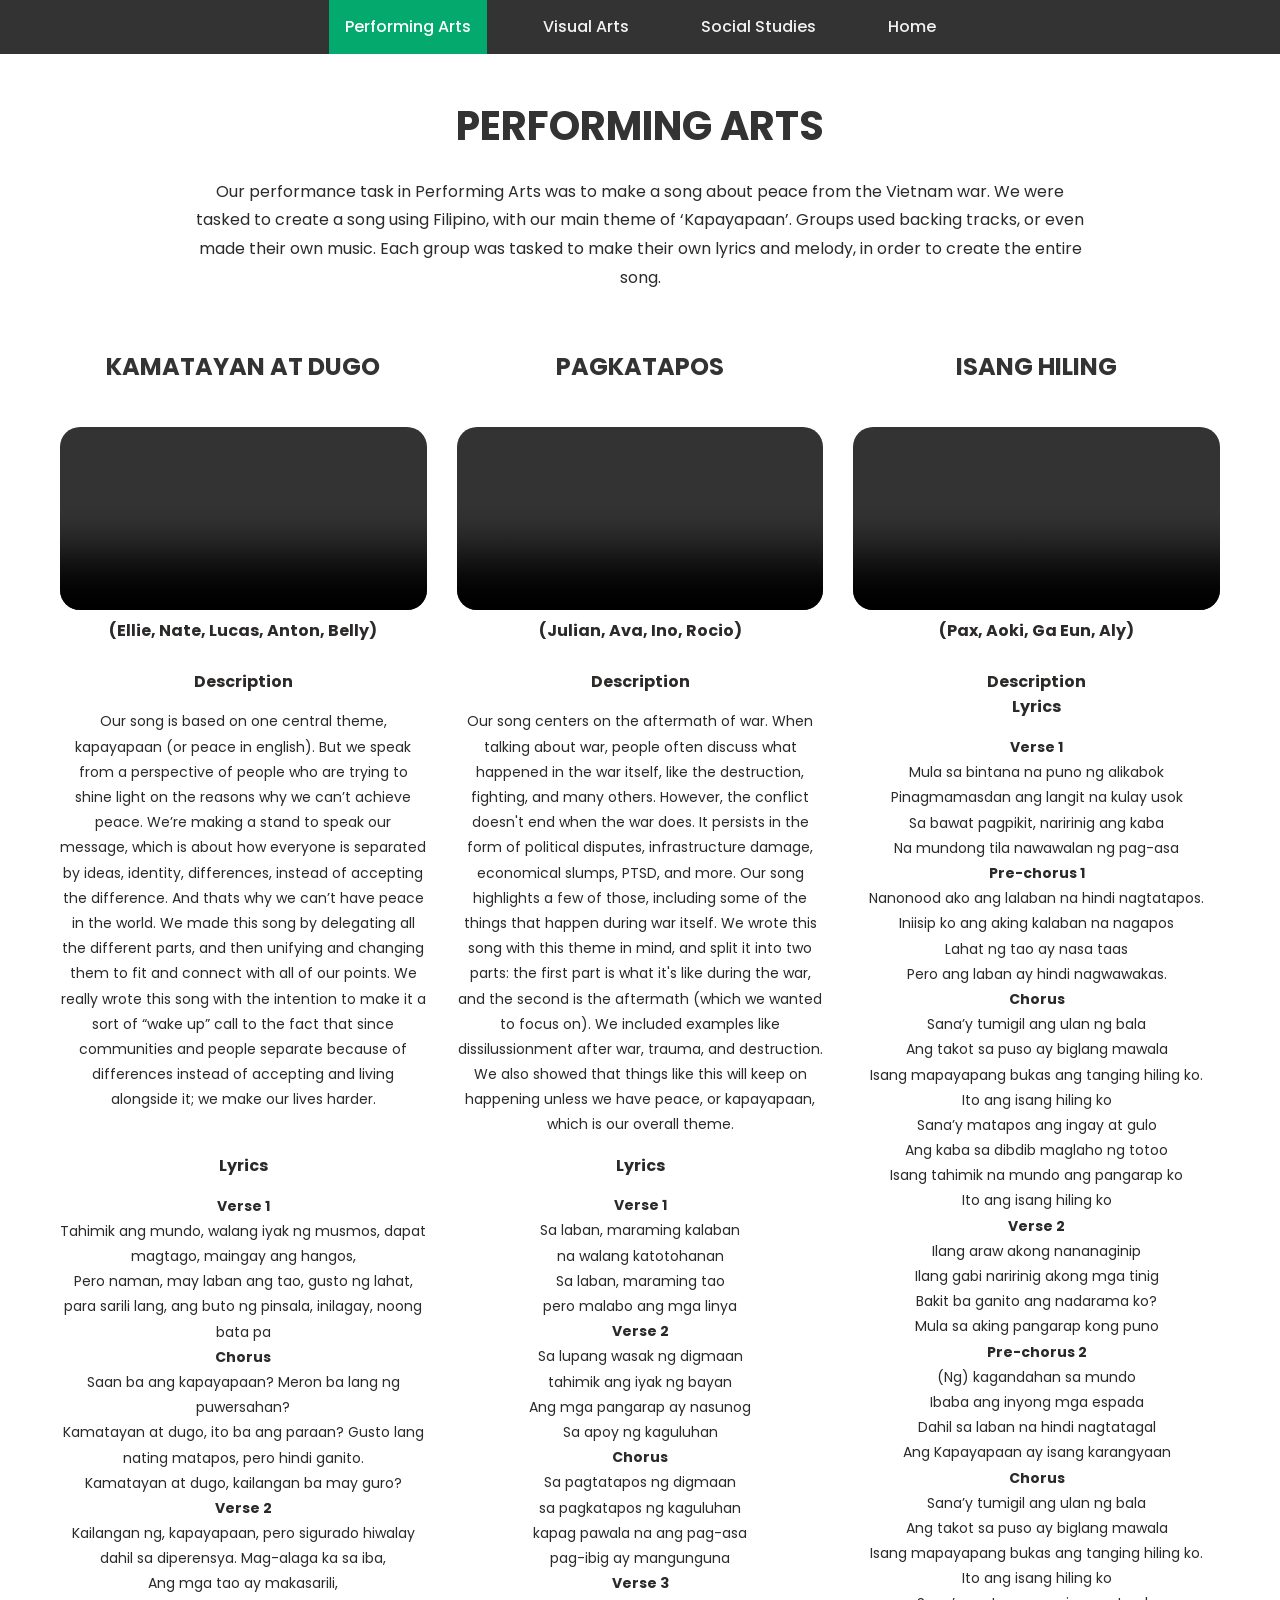
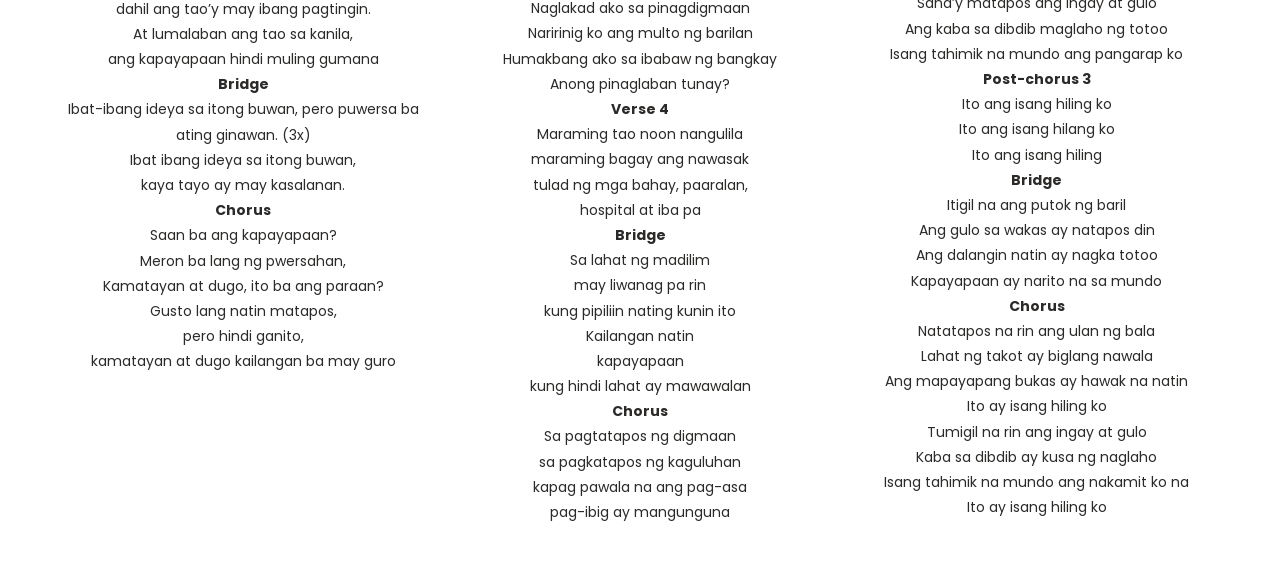
==== pa.html @ 78a83496 "Update pa.html" ====
<!DOCTYPE html>
<html lang="en">
<head>
    <meta charset="UTF-8">
    <meta name="viewport" content="width=device-width, initial-scale=1.0">
    <title>Performing Arts</title>
    <link rel="stylesheet" href="CSS.css">
</head>

<body>

    <div class="topnav">
        <a class="active">Performing Arts</a>
        <a href="va.html">Visual Arts</a>
        <a href="ss.html">Social Studies</a>
        <a href="index.html">Home</a>
    </div>

    <h1>PERFORMING ARTS</h1>

   
    <p class="patitle"> Our performance task in Performing Arts was to make a song about peace from the Vietnam war. We were tasked to create a song using Filipino, with our main theme of ‘Kapayapaan’. Groups used backing tracks, or even made their own music. Each group was tasked to make their own lyrics and melody, in order to create the entire song. </p>

    <div class="container">
        <div class="item">
            <h2>KAMATAYAN AT DUGO</h2>
            <br>
            <video class="pavideo" controls>
                <source src="nathan-s-group_HKA5mQ0h.mp4" type="video/mp4">
            </video>
            <br>
            <b>(Ellie, Nate, Lucas, Anton, Belly)</b>
            <br>
            <br>
            <b>Description</b>
            <p>Our song is based on one central theme, kapayapaan (or peace in english). But we speak from a perspective of people who are trying to shine light on the reasons why we can’t achieve peace. We’re making a stand to speak our message, which is about how everyone is separated by ideas, identity, differences, instead of accepting the difference. And thats why we can’t have peace in the world. We made this song by delegating all the different parts, and then unifying and changing them to fit and connect with all of our points. We really wrote this song with the intention to make it a sort of “wake up” call to the fact that since communities and people separate because of differences instead of accepting and living alongside it; we make our lives harder.</p>
            <br>
            <b>Lyrics</b>
            <br>
            <p> <b>Verse 1</b>
                <br>Tahimik ang mundo, walang iyak ng musmos, dapat magtago, maingay ang hangos,
                <br>Pero naman, may laban ang tao, gusto ng lahat, para sarili lang, ang buto ng pinsala, inilagay, noong bata pa 
                <br><b>Chorus</b>
                <br>Saan ba ang kapayapaan? Meron ba lang ng puwersahan? 
                <br>Kamatayan at dugo, ito ba ang paraan? Gusto lang nating matapos, pero hindi ganito. 
                <br>Kamatayan at dugo, kailangan ba may guro?
                <br><b>Verse 2</b>
                <br>Kailangan ng, kapayapaan, pero sigurado hiwalay dahil sa diperensya. Mag-alaga ka sa iba,
                <br>Ang mga tao ay makasarili, 
                <br>dahil ang tao’y may ibang pagtingin.
                <br>At lumalaban ang tao sa kanila,
                <br>ang kapayapaan hindi muling gumana
                <br><b>Bridge</b>
                <br>Ibat-ibang ideya sa itong buwan, pero puwersa ba ating ginawan. (3x)
                <br>Ibat ibang ideya sa itong buwan,
                <br>kaya tayo ay may kasalanan.
                <br><b>Chorus</b>
                <br>Saan ba ang kapayapaan?
                <br>Meron ba lang ng pwersahan,
                <br>Kamatayan at dugo, ito ba ang paraan?
                <br>Gusto lang natin matapos,
                <br>pero hindi ganito,
                <br>kamatayan at dugo kailangan ba may guro
            </p>
        </div>

        <div class="item">
            <h2>PAGKATAPOS</h2>
            <br>
            <video class="pavideo" controls>
                <source src="ino-s-group_X8WPXkof.mp4" type="video/mp4">
            </video>
            <br>
            <b>(Julian, Ava, Ino, Rocio)</b>
            <br>
            <br>
            <b>Description</b>
            <p>Our song centers on the aftermath of war. When talking about war, people often discuss what happened in the war itself, like the destruction, fighting, and many others. However, the conflict doesn't end when the war does. It persists in the form of political disputes, infrastructure damage, economical slumps, PTSD, and more. Our song highlights a few of those, including some of the things that happen during war itself. We wrote this song with this theme in mind, and split it into two parts: the first part is what it's like during the war, and the second is the aftermath (which we wanted to focus on). We included examples like dissilussionment after war, trauma, and destruction. We also showed that things like this will keep on happening unless we have peace, or kapayapaan, which is our overall theme.</p>
            <b>Lyrics</b>
            <br>
            <p><b>Verse 1</b>
                <br>Sa laban, maraming kalaban
                <br>na walang katotohanan
                <br>Sa laban, maraming tao
                <br>pero malabo ang mga linya
                <br><b>Verse 2</b>
                <br>Sa lupang wasak ng digmaan
                <br>tahimik ang iyak ng bayan 
                <br>Ang mga pangarap ay nasunog
                <br>Sa apoy ng kaguluhan
                <br><b>Chorus</b>
                <br>Sa pagtatapos ng digmaan
                <br>sa pagkatapos ng kaguluhan
                <br>kapag pawala na ang pag-asa 
                <br>pag-ibig ay mangunguna
                <br><b>Verse 3</b>
                <br>Naglakad ako sa pinagdigmaan
                <br>Naririnig ko ang multo ng barilan
                <br>Humakbang ako sa ibabaw ng bangkay
                <br>Anong pinaglaban tunay?
                <br><b>Verse 4</b>
                <br>Maraming tao noon nangulila
                <br>maraming bagay ang nawasak 
                <br>tulad ng mga bahay, paaralan, 
                <br>hospital at iba pa
                <br><b>Bridge</b>
                <br>Sa lahat ng madilim
                <br>may liwanag pa rin
                <br>kung pipiliin nating kunin ito
                <br>Kailangan natin 
                <br>kapayapaan
                <br>kung hindi lahat ay mawawalan
                <br><b>Chorus</b>
                <br>Sa pagtatapos ng digmaan
                <br>sa pagkatapos ng kaguluhan
                <br>kapag pawala na ang pag-asa 
                <br>pag-ibig ay mangunguna
            </p>
        </div>

        <div class="item">
            <h2>ISANG HILING</h2>
            <br>
            <video class="pavideo" controls>
                <source src="pax-s-group_Xz5hXz1q.mp4" type="video/mp4">
            </video>
            <br>
            <b>(Pax, Aoki, Ga Eun, Aly)</b>
            <br>
            <br>
            <b>Description</b>
            <br>
            <b>Lyrics</b>
            <br>
            <p>
                <b>Verse 1</b>
                <br>Mula sa bintana na puno ng alikabok
                <br>Pinagmamasdan ang langit na kulay usok
                <br>Sa bawat pagpikit, naririnig ang kaba
                <br>Na mundong tila nawawalan ng pag-asa
                <br><b>Pre-chorus 1</b>
                <br>Nanonood ako ang lalaban na hindi nagtatapos.
                <br>Iniisip ko ang aking kalaban na nagapos 
                <br>Lahat ng tao ay nasa taas 
                <br>Pero ang laban ay hindi nagwawakas.
                <br><b>Chorus</b>
                <br>Sana’y tumigil ang ulan ng bala
                <br>Ang takot sa puso ay biglang mawala 
                <br>Isang mapayapang bukas ang tanging hiling ko.
                <br>Ito ang isang hiling ko
                <br>Sana’y matapos ang ingay at gulo 
                <br>Ang kaba sa dibdib maglaho ng totoo
                <br>Isang tahimik na mundo ang pangarap ko
                <br>Ito ang isang hiling ko
                <br><b>Verse 2</b>
                <br>Ilang araw akong nananaginip
                <br>Ilang gabi naririnig akong mga tinig
                <br>Bakit ba ganito ang nadarama ko?
                <br>Mula sa aking pangarap kong puno
                <br><b>Pre-chorus 2</b>
                <br>(Ng) kagandahan sa mundo
                <br>Ibaba ang inyong mga espada
                <br>Dahil sa laban na hindi nagtatagal
                <br>Ang Kapayapaan ay isang karangyaan
                <br><b>Chorus</b>
                <br>Sana’y tumigil ang ulan ng bala
                <br>Ang takot sa puso ay biglang mawala 
                <br>Isang mapayapang bukas ang tanging hiling ko.
                <br>Ito ang isang hiling ko
                <br>Sana’y matapos ang ingay at gulo 
                <br>Ang kaba sa dibdib maglaho ng  totoo
                <br>Isang tahimik na mundo ang pangarap ko
                <br><b>Post-chorus 3</b>
                <br>Ito ang isang hiling ko
                <br>Ito ang isang hilang ko
                <br>Ito ang isang hiling
                <br><b>Bridge</b>
                <br>Itigil na ang putok ng baril
                <br>Ang gulo sa wakas ay natapos din
                <br>Ang dalangin natin ay nagka totoo 
                <br>Kapayapaan ay narito na sa mundo
                <br><b>Chorus</b>
                <br>Natatapos na rin ang ulan ng bala
                <br>Lahat ng takot ay biglang nawala 
                <br>Ang mapayapang bukas ay hawak na natin 
                <br>Ito ay isang hiling ko
                <br>Tumigil na rin ang ingay at gulo
                <br>Kaba sa dibdib ay kusa ng naglaho
                <br>Isang tahimik na mundo ang nakamit ko na 
                <br>Ito ay isang hiling ko
            </p>
        </div>
    </div>

</body>
</html>
---- CSS.css ----
@import url('https://fonts.googleapis.com/css2?family=Poppins:wght@300;400;700&display=swap');

* {
  margin: 0;
  padding: 0;
  box-sizing: border-box;
}

body {
  font-family: 'Poppins', sans-serif;
  background: #ffffff;
  color: #2c2a29;
  line-height: 1.6;
}

.pavideo {
  width: 100%; 
  height: auto;
  overflow: hidden;
  border-radius: 20px;
}
.topnav {
  display: flex;
  justify-content: center;
  gap: 40px;
  background: #333;
  padding: 0;
  flex-wrap: wrap;
}

.topnav a {
  color: #f2f2f2;
  text-decoration: none;
  padding: 14px 16px;
  font-size: 16px;
  transition: 0.3s;
  font-weight: 500;
}

.topnav a:hover {
  background: #ddd;
  color: #000;
}

.topnav a.active {
  background: #04AA6D;
  color: #fff;
}

.titlecontainerimage {
  height: 100vh;
  display: flex;
  flex-direction: column;
  justify-content: center;
  align-items: center;
  text-align: center;
  color: #fff;
  font-family: 'Helvetica Neue', sans-serif;
  padding: 0 20px;
  background: linear-gradient(rgba(0,0,0,0.5), rgba(0,0,0,0.5)),
              url("5_asfasw112.jpg") center / cover no-repeat;
}

.titletest {
  font-size: 4rem;
  font-weight: 700;
  line-height: 1.1;
  letter-spacing: -2px; 
  margin-bottom: 20px;
  color: #f4f4f4;
  z-index: 2;
}

.titletest h1 {
  margin: 0;
}

.line-wrapper {
  overflow: hidden;
}

.line {
  transform: translateY(100%);
  transition: transform 0.8s ease;
}

.text-reveal.active .line {
  transform: translateY(0);
}

.titlehomepage {
  font-family: Georgia, serif;
}

.vastyle {
  background-image: url("backgroundva.webp");
  background-size: cover;
  background-position: center;
  background-attachment: fixed;
}

.container {
  display: flex;
  overflow-wrap: break-word;
  justify-content: space-around;
  align-items: flex-start;
  margin: 40px auto;
  gap: 30px;
  max-width: 1200px;
  padding: 0 20px;
  flex-wrap: wrap;
}

.item {
  text-align: center;
  width: 30%;
  min-width: 250px;
  flex: 1 1 250px;
  transition: transform 0.3s ease;
}

.item:hover {
  transform: translateY(-5px);
}

.item img {
  width: 100%;
  height: auto;
  border-radius: 8px;
  box-shadow: 0 4px 12px rgba(0,0,0,0.15);
}

.item a {
  text-decoration: none;
  color: inherit;
}

.item p {
  margin-top: 15px;
  color: #2c2a29;
  font-size: 14px;
}

h1 {
  text-align: center;
  margin: 40px 20px 20px;
  font-size: 2.5rem;
  color: #333;
  font-weight: 700;
}

h2 {
  font-size: 1.5rem;
  margin: 15px 0;
  color: #333;
}

h4 {
  font-size: 1rem;
  color: #666;
  margin: 10px 0;
}

p {
  margin: 15px 0;
  color: #2c2a29;
  line-height: 1.8;
}

.patitle {
  text-align: center; 
  max-width: 900px; 
  margin: 20px auto;
}
.artdisplay {
  background-color: rgba(255, 255, 255, 0.95);
  border-radius: 8px;
  padding: 30px;
  margin: 40px auto;
  max-width: 900px;
  box-shadow: 0 4px 15px rgba(0,0,0,0.1);
}

.vadesc {
  color: #000000;
  font-family: Georgia, serif;
  margin: 20px 0;
  padding: 20px;
  background-color: #f9f9f9;
  border-left: 4px solid #04AA6D;
  border-radius: 4px;
}

.vadesc p {
  margin: 0;
}

.vaprojdesc{
  padding:30px;
  margin:5px
  box-sizing: border-box;

}

.artwork{
  display:flex;
  overflow-x:auto;
  white-space:nowrap;
  scroll-snap-type:x mandatory;
  overflow-y:hidden;
}

#CNTAIN {
  margin: 30px auto;
  max-width: 1000px;
  padding: 0 20px;
  display: flex;
  flex-direction: column;
  gap: 30px;
}

#LEABN, #IAJR, #PGAA {
  background-color: white;
  padding: 25px;
  border-radius: 8px;
  box-shadow: 0 4px 12px rgba(0,0,0,0.1);
  transition: transform 0.3s ease;
}

#LEABN:hover, #IAJR:hover, #PGAA:hover {
  transform: translateY(-3px);
  box-shadow: 0 6px 18px rgba(0,0,0,0.15);
}

#LEABN h2 {
  text-shadow: 6px 5px 5px rgba(200,60,60,0.76);
  color: rgb(235,30,25);
}

#IAJR h2, #PGAA h2 {
  text-shadow: 6px 5px 5px rgba(64,58,58,0.76);
  color: #333;
}

#LEABN a, #IAJR a, #PGAA a {
  color: inherit;
  text-decoration: none;
  transition: opacity 0.3s ease;
}

#LEABN a:hover, #IAJR a:hover, #PGAA a:hover {
  opacity: 0.8;
  text-decoration: underline;
}

section {
  display: block;
  width: 100%;
}

@media (max-width: 768px) {
  .titletest {
    font-size: 2.5rem;
  }
  
  h1 {
    font-size: 1.8rem;
  }
  
  .container {
    flex-direction: column;
  }
  
  .item {
    width: 100%;
    min-width: unset;
    flex: 1 1 100%;
  }
  
  .topnav {
    gap: 10px;
  }
}
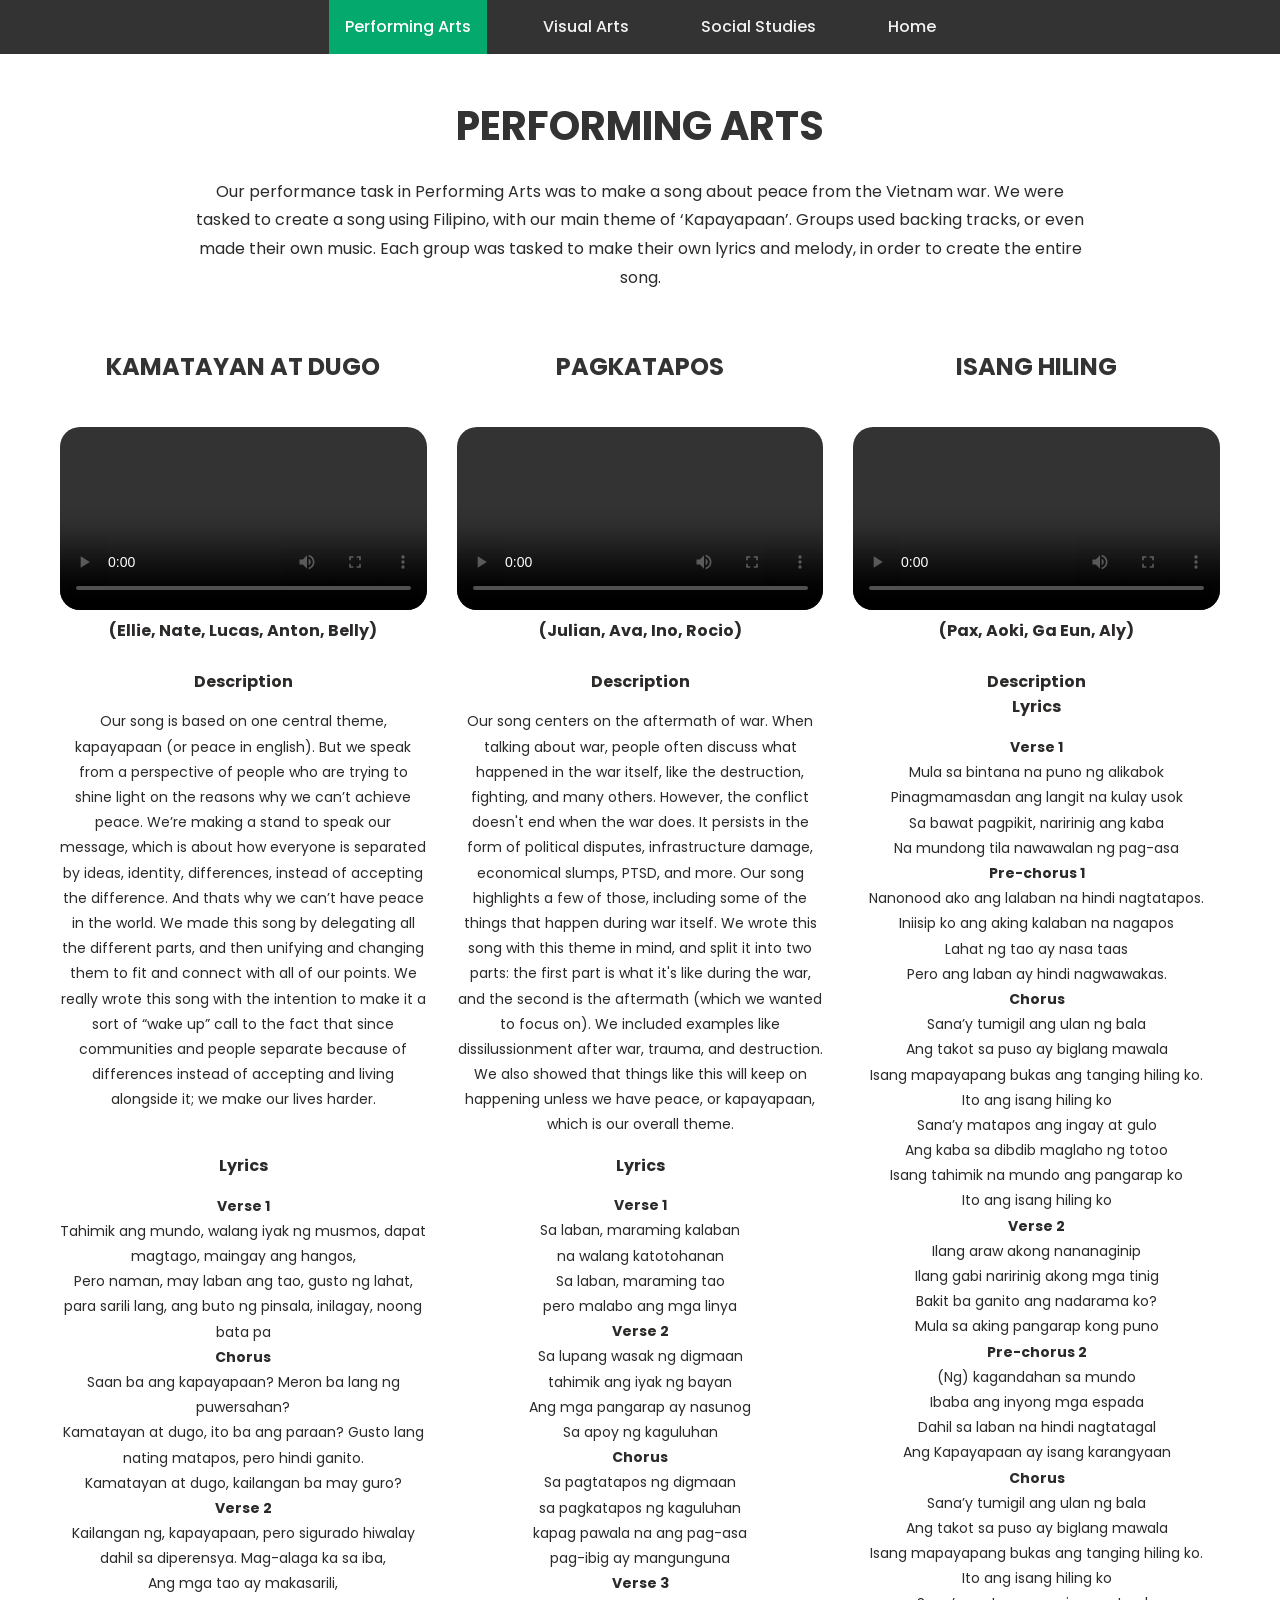
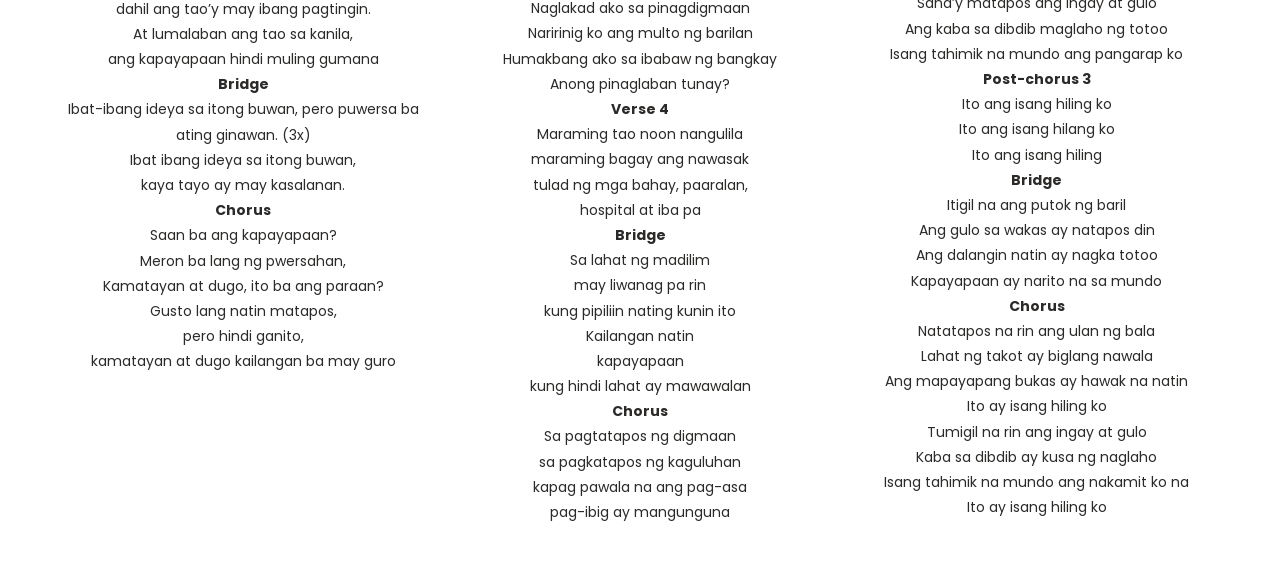
==== commit e5c0e8d5: "Update pa.html" ====
--- a/pa.html
+++ b/pa.html
@@ -19,7 +19,7 @@
     <h1>PERFORMING ARTS</h1>
 
    
-    <p class="patitle"> Our performance task in Performing Arts was to make a song about peace from the Vietnam war. We were tasked to create a song using Filipino, with our main theme of ‘Kapayapaan’. Groups used backing tracks, or even made their own music. Each group was tasked to make their own lyrics and melody, in order to create the entire song. </p>
+    <p class="subtitle"> Our performance task in Performing Arts was to make a song about peace from the Vietnam war. We were tasked to create a song using Filipino, with our main theme of ‘Kapayapaan’. Groups used backing tracks, or even made their own music. Each group was tasked to make their own lyrics and melody, in order to create the entire song. </p>
 
     <div class="container">
         <div class="item">
--- a/CSS.css
+++ b/CSS.css
@@ -116,11 +116,12 @@
   width: 30%;
   min-width: 250px;
   flex: 1 1 250px;
-  transition: transform 0.3s ease;
+  transition: transform 0.3s ease, box-shadow 0.3s ease;
 }
 
 .item:hover {
   transform: translateY(-5px);
+  box-shadow: 0 8px 20px rgba(0, 0, 0, 0.15);
 }
 
 .item img {
@@ -167,7 +168,7 @@
   line-height: 1.8;
 }
 
-.patitle {
+.subtitle {
   text-align: center; 
   max-width: 900px; 
   margin: 20px auto;
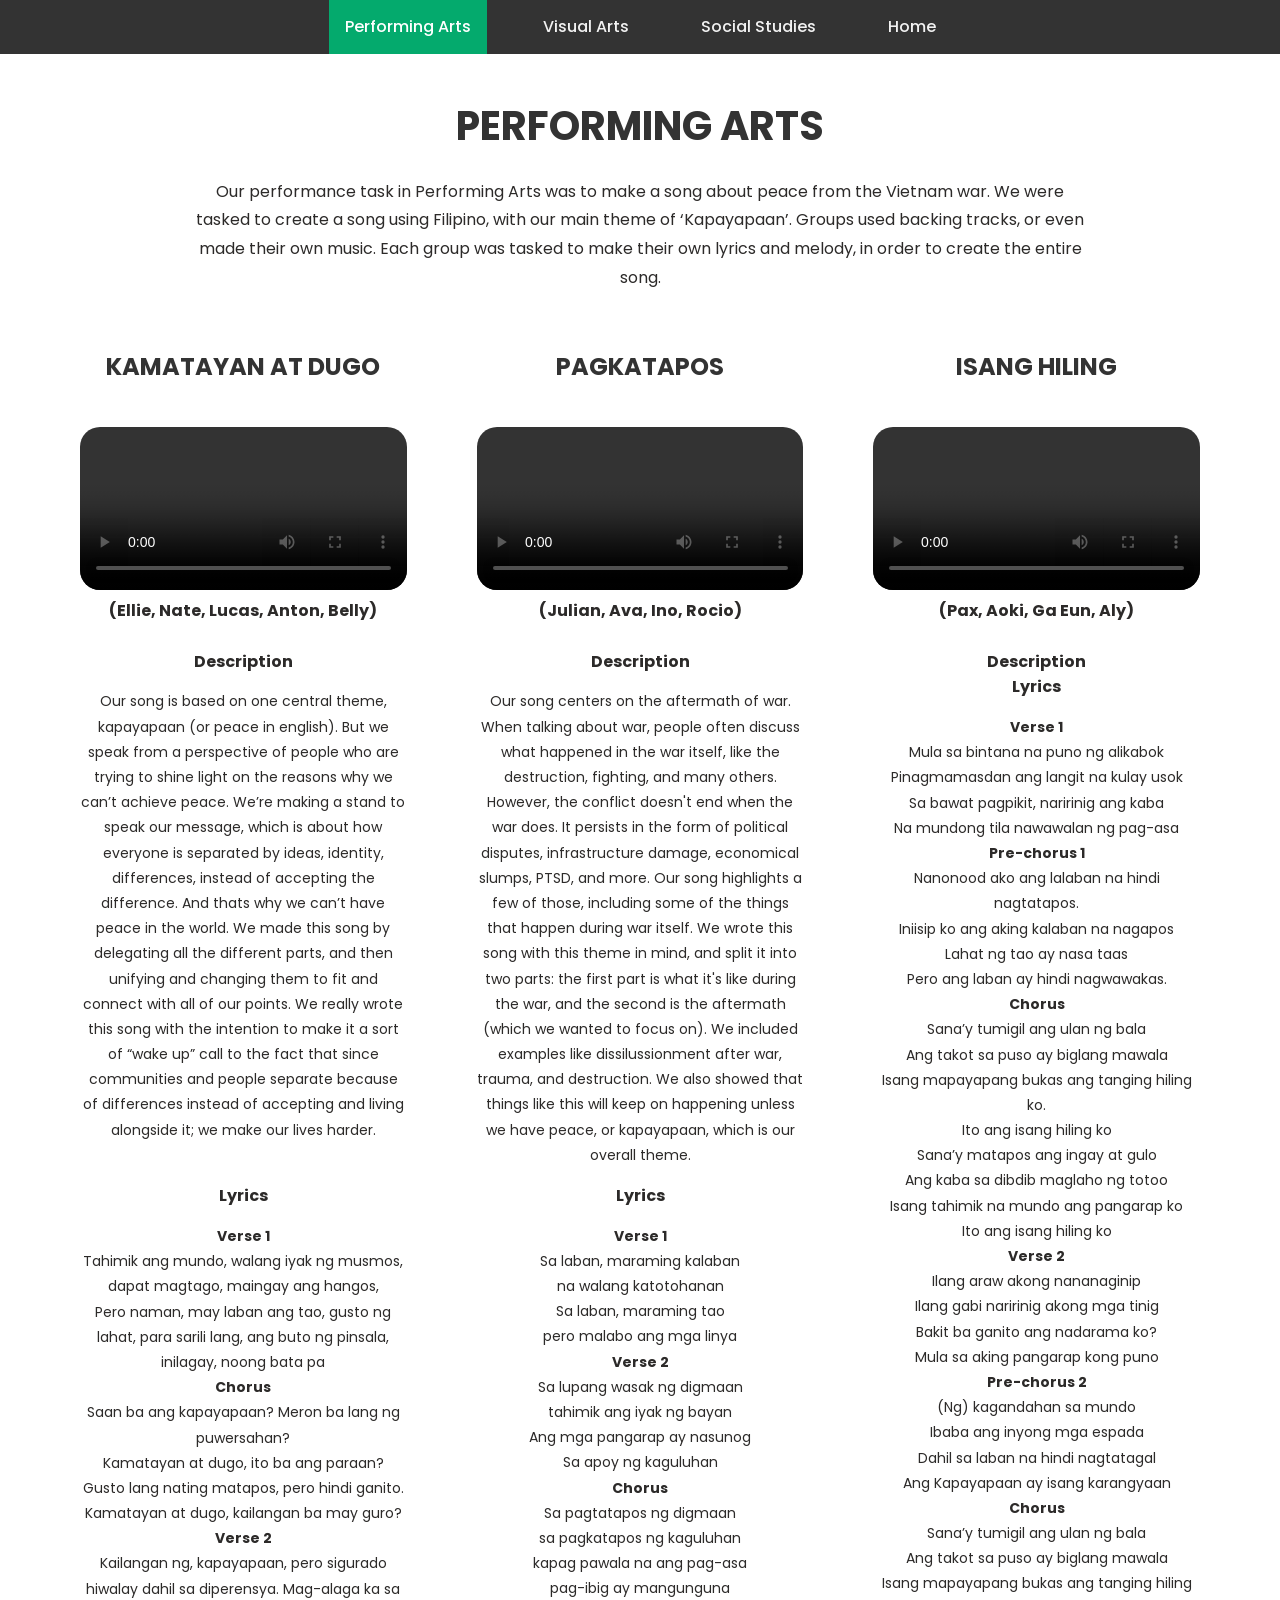
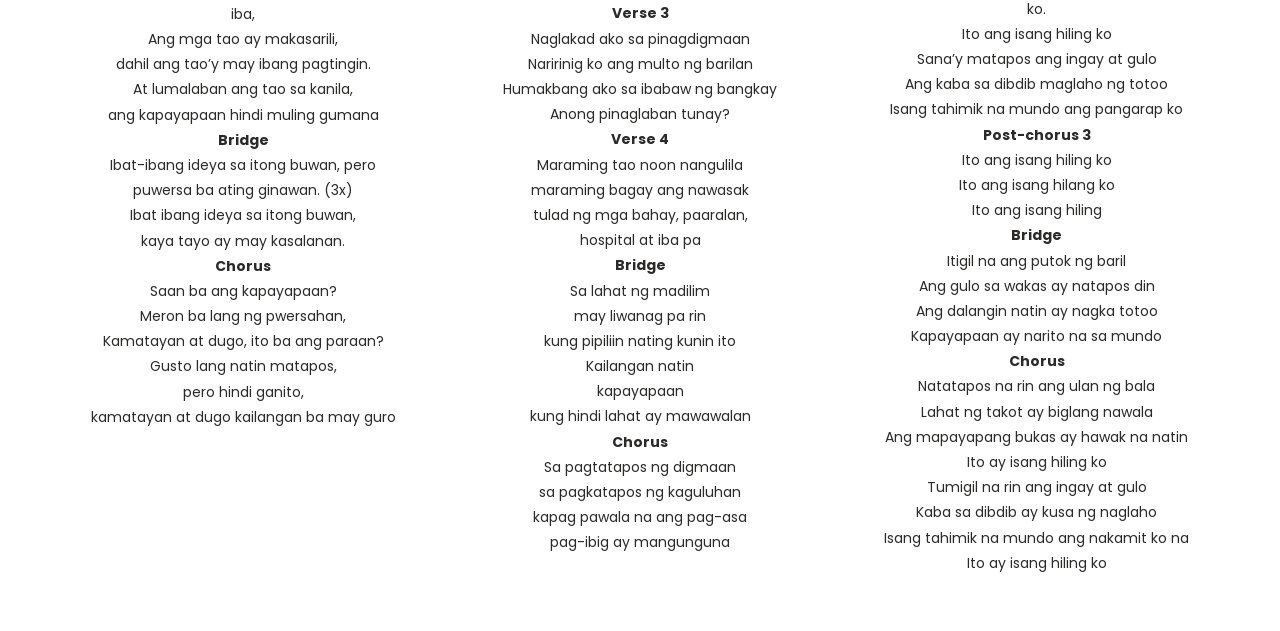
==== commit addc0f58: "Update pa.html" ====
--- a/pa.html
+++ b/pa.html
@@ -26,7 +26,7 @@
             <h2>KAMATAYAN AT DUGO</h2>
             <br>
             <video class="pavideo" controls>
-                <source src="nathan-s-group_HKA5mQ0h.mp4" type="video/mp4">
+                <source src="pa_videos/nathan-s-group_HKA5mQ0h.mp4" type="video/mp4">
             </video>
             <br>
             <b>(Ellie, Nate, Lucas, Anton, Belly)</b>
@@ -68,7 +68,7 @@
             <h2>PAGKATAPOS</h2>
             <br>
             <video class="pavideo" controls>
-                <source src="ino-s-group_X8WPXkof.mp4" type="video/mp4">
+                <source src="pa_videos/ino-s-group_X8WPXkof.mp4" type="video/mp4">
             </video>
             <br>
             <b>(Julian, Ava, Ino, Rocio)</b>
@@ -122,7 +122,7 @@
             <h2>ISANG HILING</h2>
             <br>
             <video class="pavideo" controls>
-                <source src="pax-s-group_Xz5hXz1q.mp4" type="video/mp4">
+                <source src="pa_videos/pax-s-group_Xz5hXz1q.mp4" type="video/mp4">
             </video>
             <br>
             <b>(Pax, Aoki, Ga Eun, Aly)</b>
--- a/CSS.css
+++ b/CSS.css
@@ -116,12 +116,15 @@
   width: 30%;
   min-width: 250px;
   flex: 1 1 250px;
+  padding: 0 20px;
+  box-sizing: border-box;
   transition: transform 0.3s ease, box-shadow 0.3s ease;
 }
 
 .item:hover {
   transform: translateY(-5px);
   box-shadow: 0 8px 20px rgba(0, 0, 0, 0.15);
+  border-radius: 20px;
 }
 
 .item img {
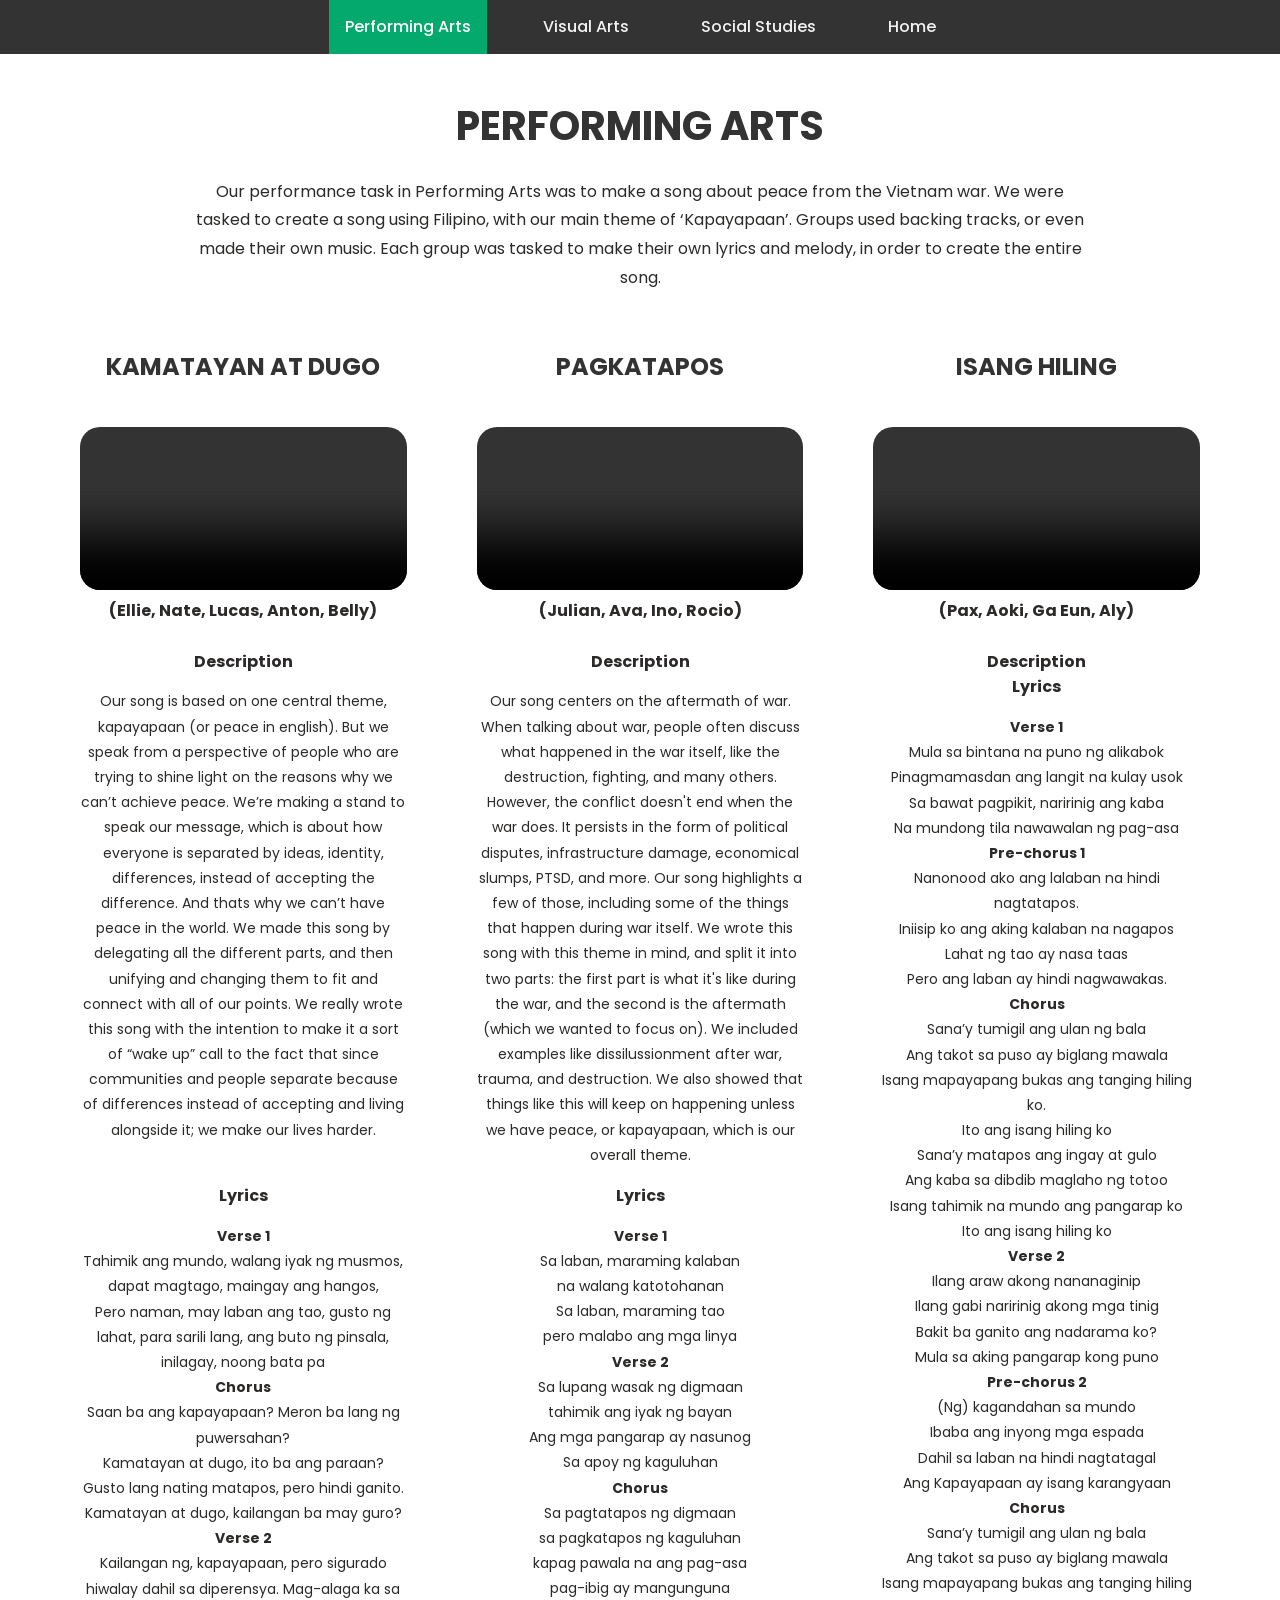
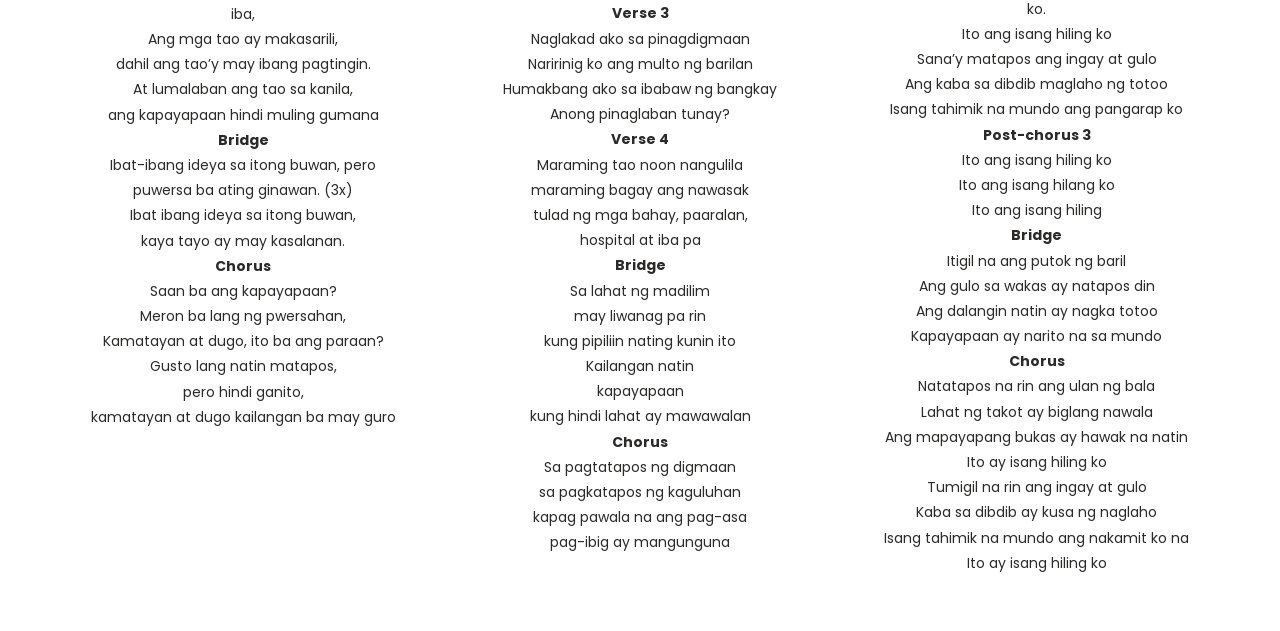
==== commit 07582496: "Update pa.html" ====
--- a/pa.html
+++ b/pa.html
@@ -26,7 +26,7 @@
             <h2>KAMATAYAN AT DUGO</h2>
             <br>
             <video class="pavideo" controls>
-                <source src="pa_videos/nathan-s-group_HKA5mQ0h.mp4" type="video/mp4">
+                <source src="./pa_videos/nathan-s-group_HKA5mQ0h.mp4" type="video/mp4">
             </video>
             <br>
             <b>(Ellie, Nate, Lucas, Anton, Belly)</b>
@@ -68,7 +68,7 @@
             <h2>PAGKATAPOS</h2>
             <br>
             <video class="pavideo" controls>
-                <source src="pa_videos/ino-s-group_X8WPXkof.mp4" type="video/mp4">
+                <source src="./pa_videos/ino-s-group_X8WPXkof.mp4" type="video/mp4">
             </video>
             <br>
             <b>(Julian, Ava, Ino, Rocio)</b>
@@ -122,7 +122,7 @@
             <h2>ISANG HILING</h2>
             <br>
             <video class="pavideo" controls>
-                <source src="pa_videos/pax-s-group_Xz5hXz1q.mp4" type="video/mp4">
+                <source src="./pa_videos/pax-s-group_Xz5hXz1q.mp4" type="video/mp4">
             </video>
             <br>
             <b>(Pax, Aoki, Ga Eun, Aly)</b>
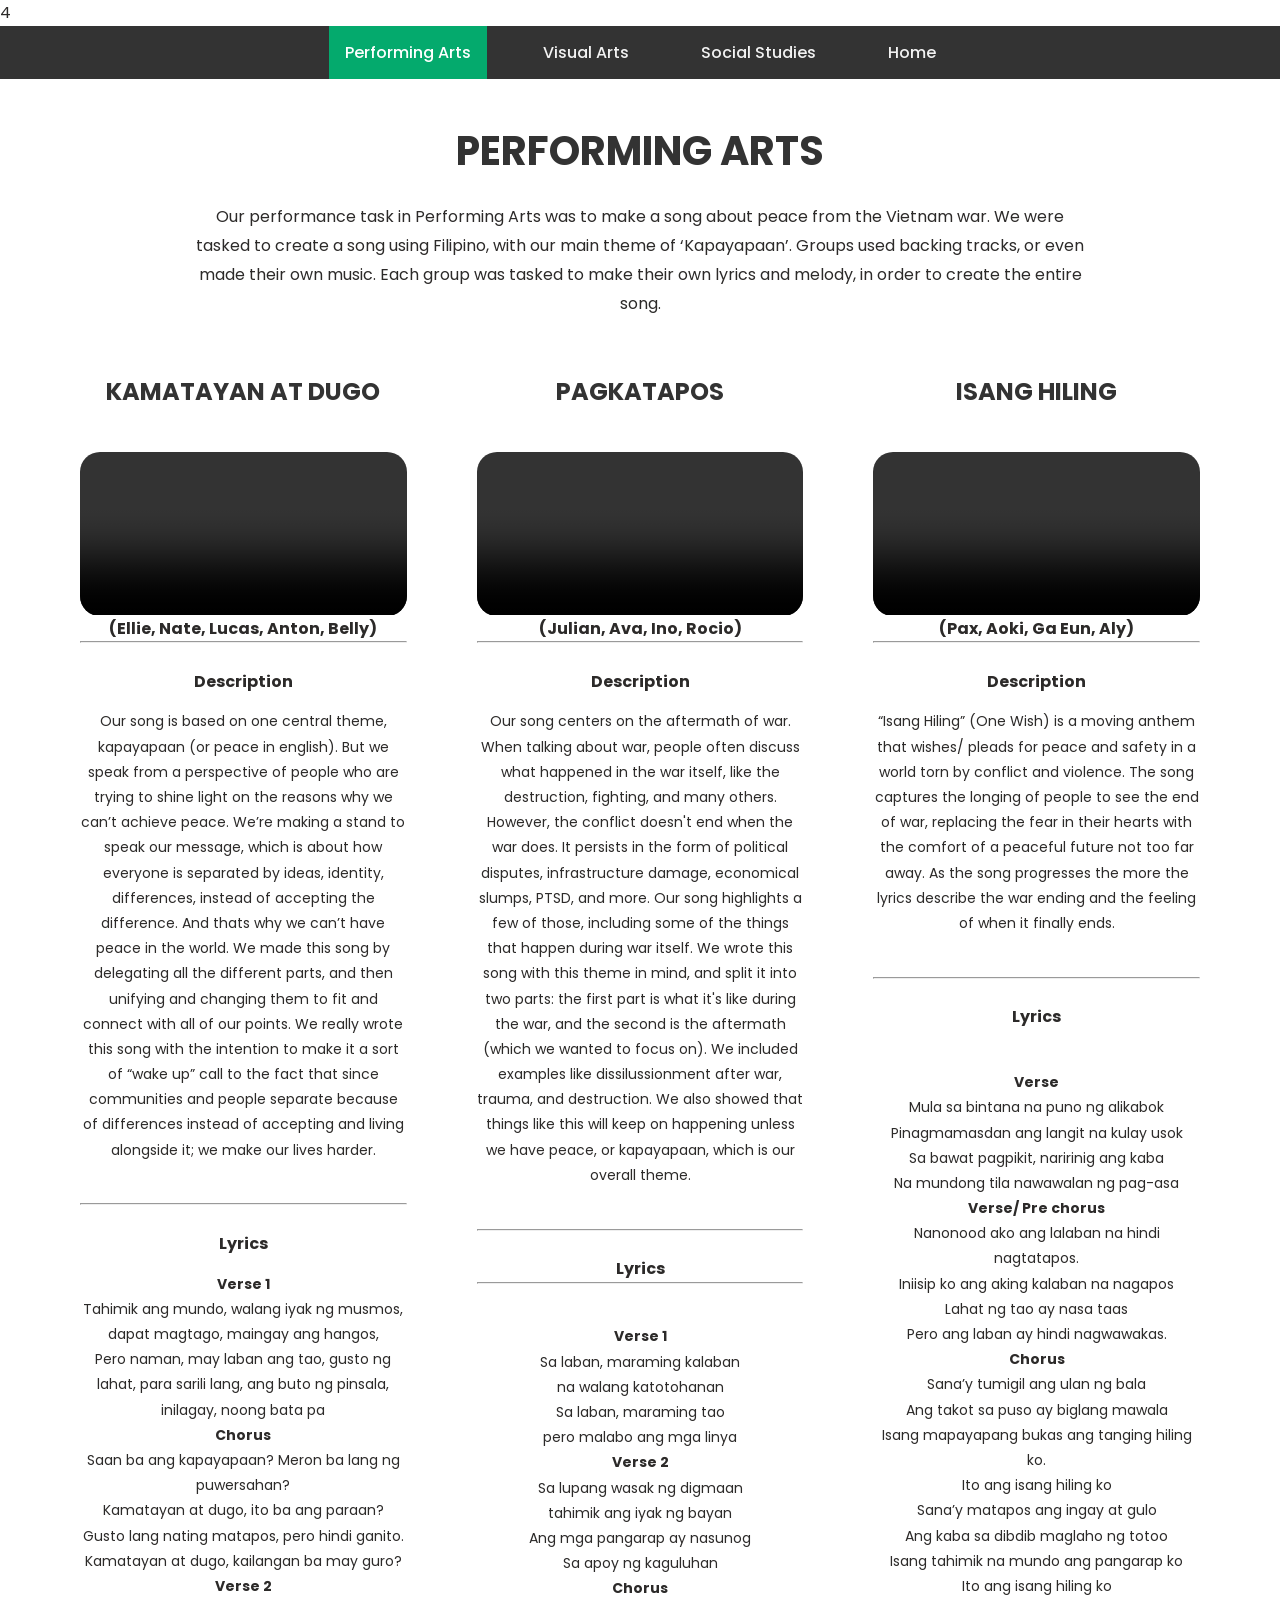
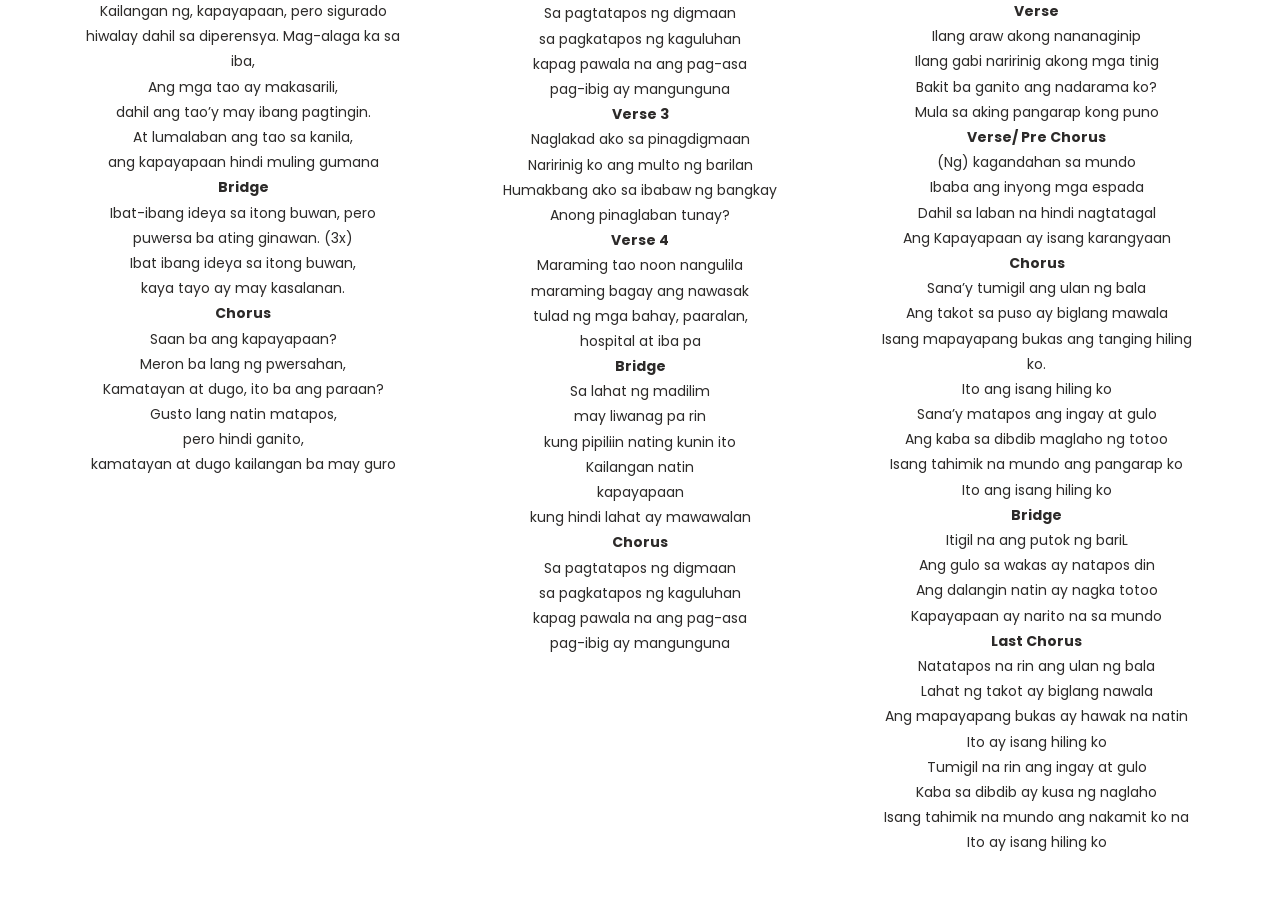
==== commit 4ec6ac8b: "Update pa.html" ====
--- a/pa.html
+++ b/pa.html
@@ -1,4 +1,4 @@
-<!DOCTYPE html>
+4<!DOCTYPE html>
 <html lang="en">
 <head>
     <meta charset="UTF-8">
@@ -31,9 +31,12 @@
             <br>
             <b>(Ellie, Nate, Lucas, Anton, Belly)</b>
             <br>
+            <hr>
             <br>
             <b>Description</b>
             <p>Our song is based on one central theme, kapayapaan (or peace in english). But we speak from a perspective of people who are trying to shine light on the reasons why we can’t achieve peace. We’re making a stand to speak our message, which is about how everyone is separated by ideas, identity, differences, instead of accepting the difference. And thats why we can’t have peace in the world. We made this song by delegating all the different parts, and then unifying and changing them to fit and connect with all of our points. We really wrote this song with the intention to make it a sort of “wake up” call to the fact that since communities and people separate because of differences instead of accepting and living alongside it; we make our lives harder.</p>
+            <br>
+            <hr>
             <br>
             <b>Lyrics</b>
             <br>
@@ -73,10 +76,16 @@
             <br>
             <b>(Julian, Ava, Ino, Rocio)</b>
             <br>
+            <hr>
             <br>
             <b>Description</b>
             <p>Our song centers on the aftermath of war. When talking about war, people often discuss what happened in the war itself, like the destruction, fighting, and many others. However, the conflict doesn't end when the war does. It persists in the form of political disputes, infrastructure damage, economical slumps, PTSD, and more. Our song highlights a few of those, including some of the things that happen during war itself. We wrote this song with this theme in mind, and split it into two parts: the first part is what it's like during the war, and the second is the aftermath (which we wanted to focus on). We included examples like dissilussionment after war, trauma, and destruction. We also showed that things like this will keep on happening unless we have peace, or kapayapaan, which is our overall theme.</p>
+            <br>
+            <hr>
+            <br>
             <b>Lyrics</b>
+            <br>
+            <hr>
             <br>
             <p><b>Verse 1</b>
                 <br>Sa laban, maraming kalaban
@@ -127,18 +136,22 @@
             <br>
             <b>(Pax, Aoki, Ga Eun, Aly)</b>
             <br>
+            <hr>
             <br>
             <b>Description</b>
+            <p>“Isang Hiling” (One Wish) is a moving anthem that wishes/ pleads for peace and safety in a world torn by conflict and violence. The song captures the longing of people to see the end of war, replacing the fear in their hearts with the comfort of a peaceful future not too far away. As the song progresses the more the lyrics describe the war ending and the feeling of when it finally ends.</p>
+            <br>
+            <hr>
             <br>
             <b>Lyrics</b>
             <br>
             <p>
-                <b>Verse 1</b>
+                <br><b>Verse</b>
                 <br>Mula sa bintana na puno ng alikabok
                 <br>Pinagmamasdan ang langit na kulay usok
                 <br>Sa bawat pagpikit, naririnig ang kaba
                 <br>Na mundong tila nawawalan ng pag-asa
-                <br><b>Pre-chorus 1</b>
+                <br><b>Verse/ Pre chorus</b>
                 <br>Nanonood ako ang lalaban na hindi nagtatapos.
                 <br>Iniisip ko ang aking kalaban na nagapos 
                 <br>Lahat ng tao ay nasa taas 
@@ -152,12 +165,12 @@
                 <br>Ang kaba sa dibdib maglaho ng totoo
                 <br>Isang tahimik na mundo ang pangarap ko
                 <br>Ito ang isang hiling ko
-                <br><b>Verse 2</b>
+                <br><b>Verse</b>
                 <br>Ilang araw akong nananaginip
                 <br>Ilang gabi naririnig akong mga tinig
                 <br>Bakit ba ganito ang nadarama ko?
                 <br>Mula sa aking pangarap kong puno
-                <br><b>Pre-chorus 2</b>
+                <br><b>Verse/ Pre Chorus</b>
                 <br>(Ng) kagandahan sa mundo
                 <br>Ibaba ang inyong mga espada
                 <br>Dahil sa laban na hindi nagtatagal
@@ -170,16 +183,13 @@
                 <br>Sana’y matapos ang ingay at gulo 
                 <br>Ang kaba sa dibdib maglaho ng  totoo
                 <br>Isang tahimik na mundo ang pangarap ko
-                <br><b>Post-chorus 3</b>
-                <br>Ito ang isang hiling ko
-                <br>Ito ang isang hilang ko
-                <br>Ito ang isang hiling
+                <br>Ito ang isang hiling ko
                 <br><b>Bridge</b>
-                <br>Itigil na ang putok ng baril
+                <br>Itigil na ang putok ng bariL
                 <br>Ang gulo sa wakas ay natapos din
                 <br>Ang dalangin natin ay nagka totoo 
                 <br>Kapayapaan ay narito na sa mundo
-                <br><b>Chorus</b>
+                <br><b>Last Chorus</b>
                 <br>Natatapos na rin ang ulan ng bala
                 <br>Lahat ng takot ay biglang nawala 
                 <br>Ang mapayapang bukas ay hawak na natin 
--- a/CSS.css
+++ b/CSS.css
@@ -13,6 +13,12 @@
   line-height: 1.6;
 }
 
+.indexdesc {
+  align-items: center;
+  padding: 2% 20%;
+  box-sizing: border-box;
+  text-align: center;
+}
 .pavideo {
   width: 100%; 
   height: auto;
@@ -54,11 +60,10 @@
   justify-content: center;
   align-items: center;
   text-align: center;
-  color: #fff;
+  color: white;
   font-family: 'Helvetica Neue', sans-serif;
   padding: 0 20px;
-  background: linear-gradient(rgba(0,0,0,0.5), rgba(0,0,0,0.5)),
-              url("5_asfasw112.jpg") center / cover no-repeat;
+  background-image: linear-gradient(to bottom, rgba(255,255,255,0), rgba(255,255,255, 1) 90%) url("palacebg.jpg") center / cover no-repeat;
 }
 
 .titletest {
@@ -67,12 +72,13 @@
   line-height: 1.1;
   letter-spacing: -2px; 
   margin-bottom: 20px;
-  color: #f4f4f4;
+  text-shadow: 2px 2px 5px grey;
   z-index: 2;
 }
 
 .titletest h1 {
   margin: 0;
+  color: #ffffff;
 }
 
 .line-wrapper {
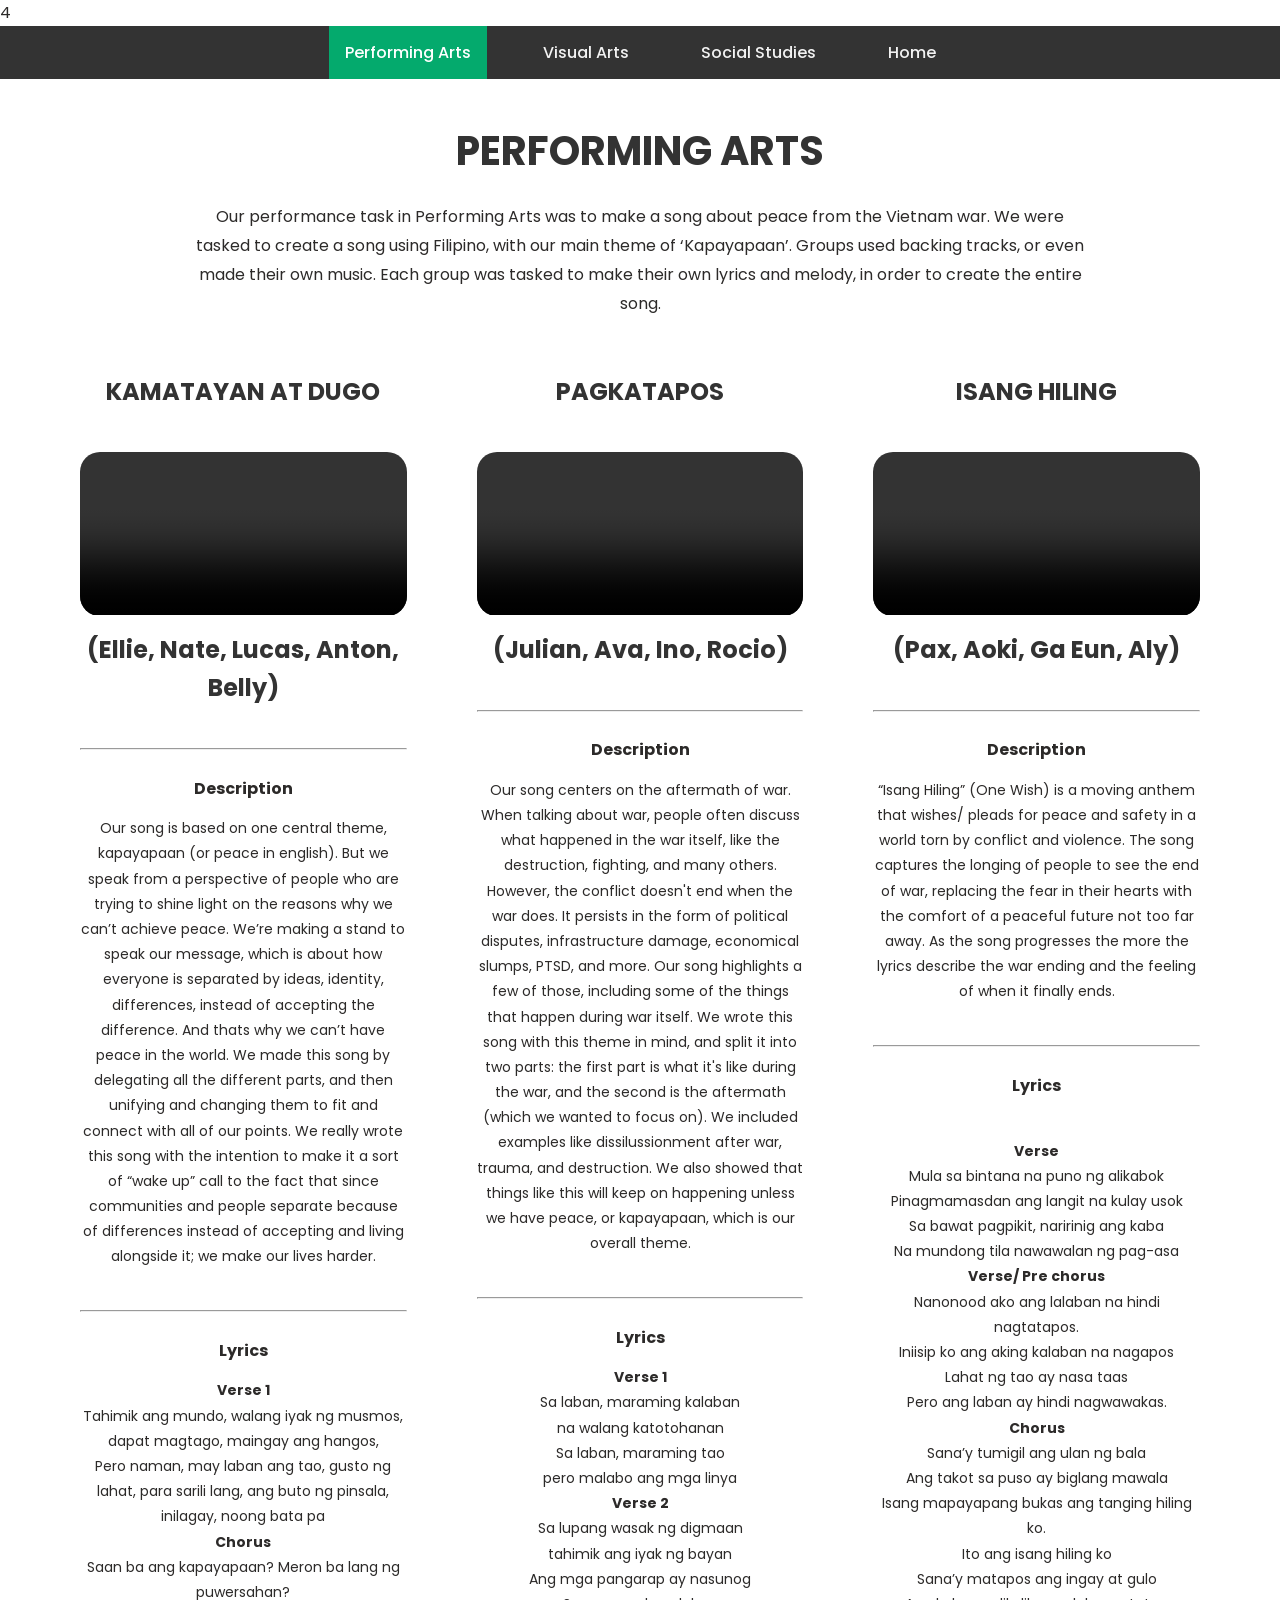
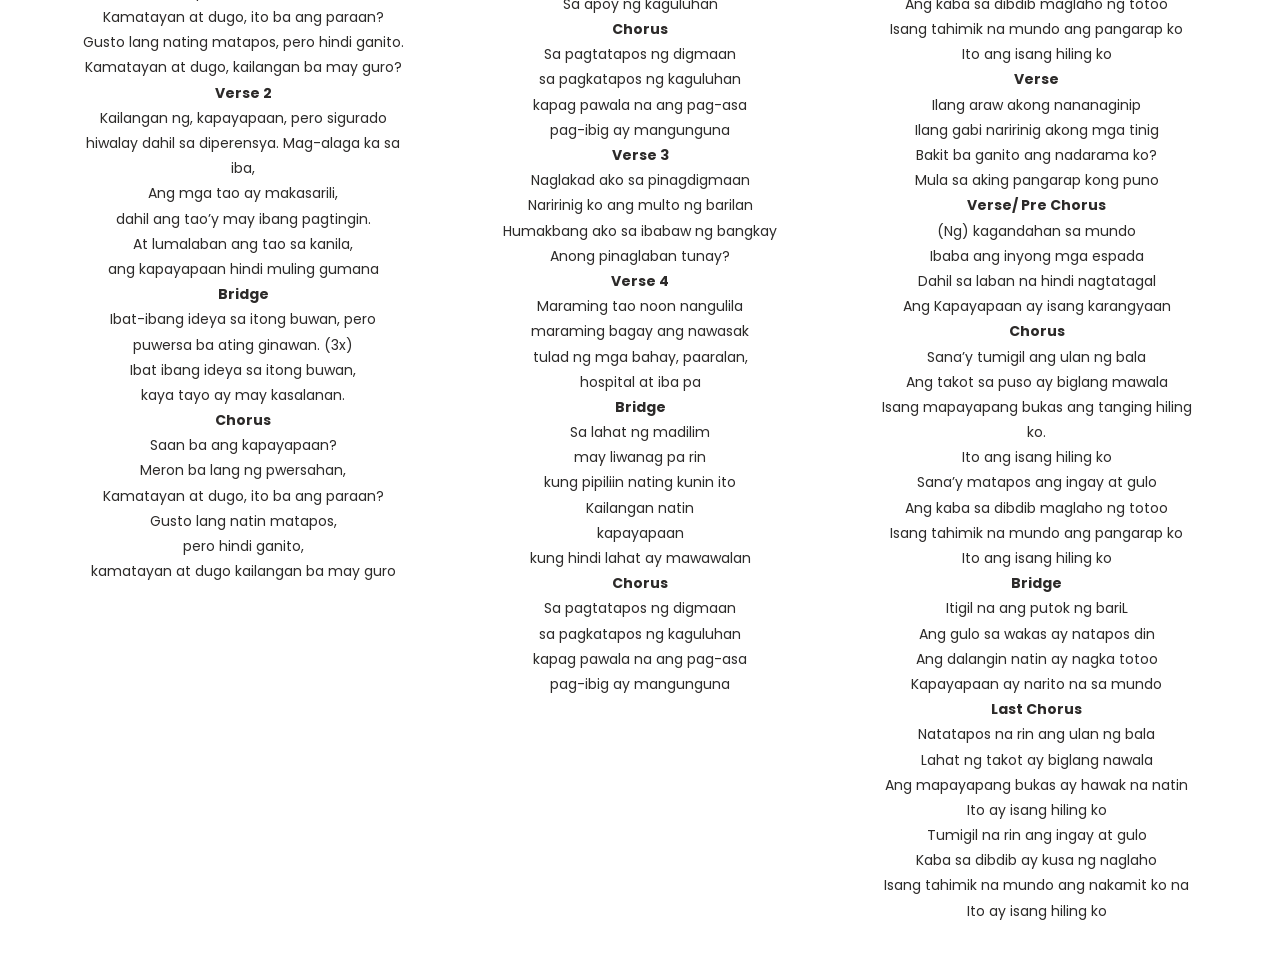
==== commit 320941ef: "Update pa.html" ====
--- a/pa.html
+++ b/pa.html
@@ -29,7 +29,7 @@
                 <source src="./pa_videos/nathan-s-group_HKA5mQ0h.mp4" type="video/mp4">
             </video>
             <br>
-            <b>(Ellie, Nate, Lucas, Anton, Belly)</b>
+            <h2>(Ellie, Nate, Lucas, Anton, Belly)</h2>
             <br>
             <hr>
             <br>
@@ -74,7 +74,7 @@
                 <source src="./pa_videos/ino-s-group_X8WPXkof.mp4" type="video/mp4">
             </video>
             <br>
-            <b>(Julian, Ava, Ino, Rocio)</b>
+            <h2>(Julian, Ava, Ino, Rocio)</h2>
             <br>
             <hr>
             <br>
@@ -84,8 +84,6 @@
             <hr>
             <br>
             <b>Lyrics</b>
-            <br>
-            <hr>
             <br>
             <p><b>Verse 1</b>
                 <br>Sa laban, maraming kalaban
@@ -134,7 +132,7 @@
                 <source src="./pa_videos/pax-s-group_Xz5hXz1q.mp4" type="video/mp4">
             </video>
             <br>
-            <b>(Pax, Aoki, Ga Eun, Aly)</b>
+            <h2>(Pax, Aoki, Ga Eun, Aly)</h2>
             <br>
             <hr>
             <br>
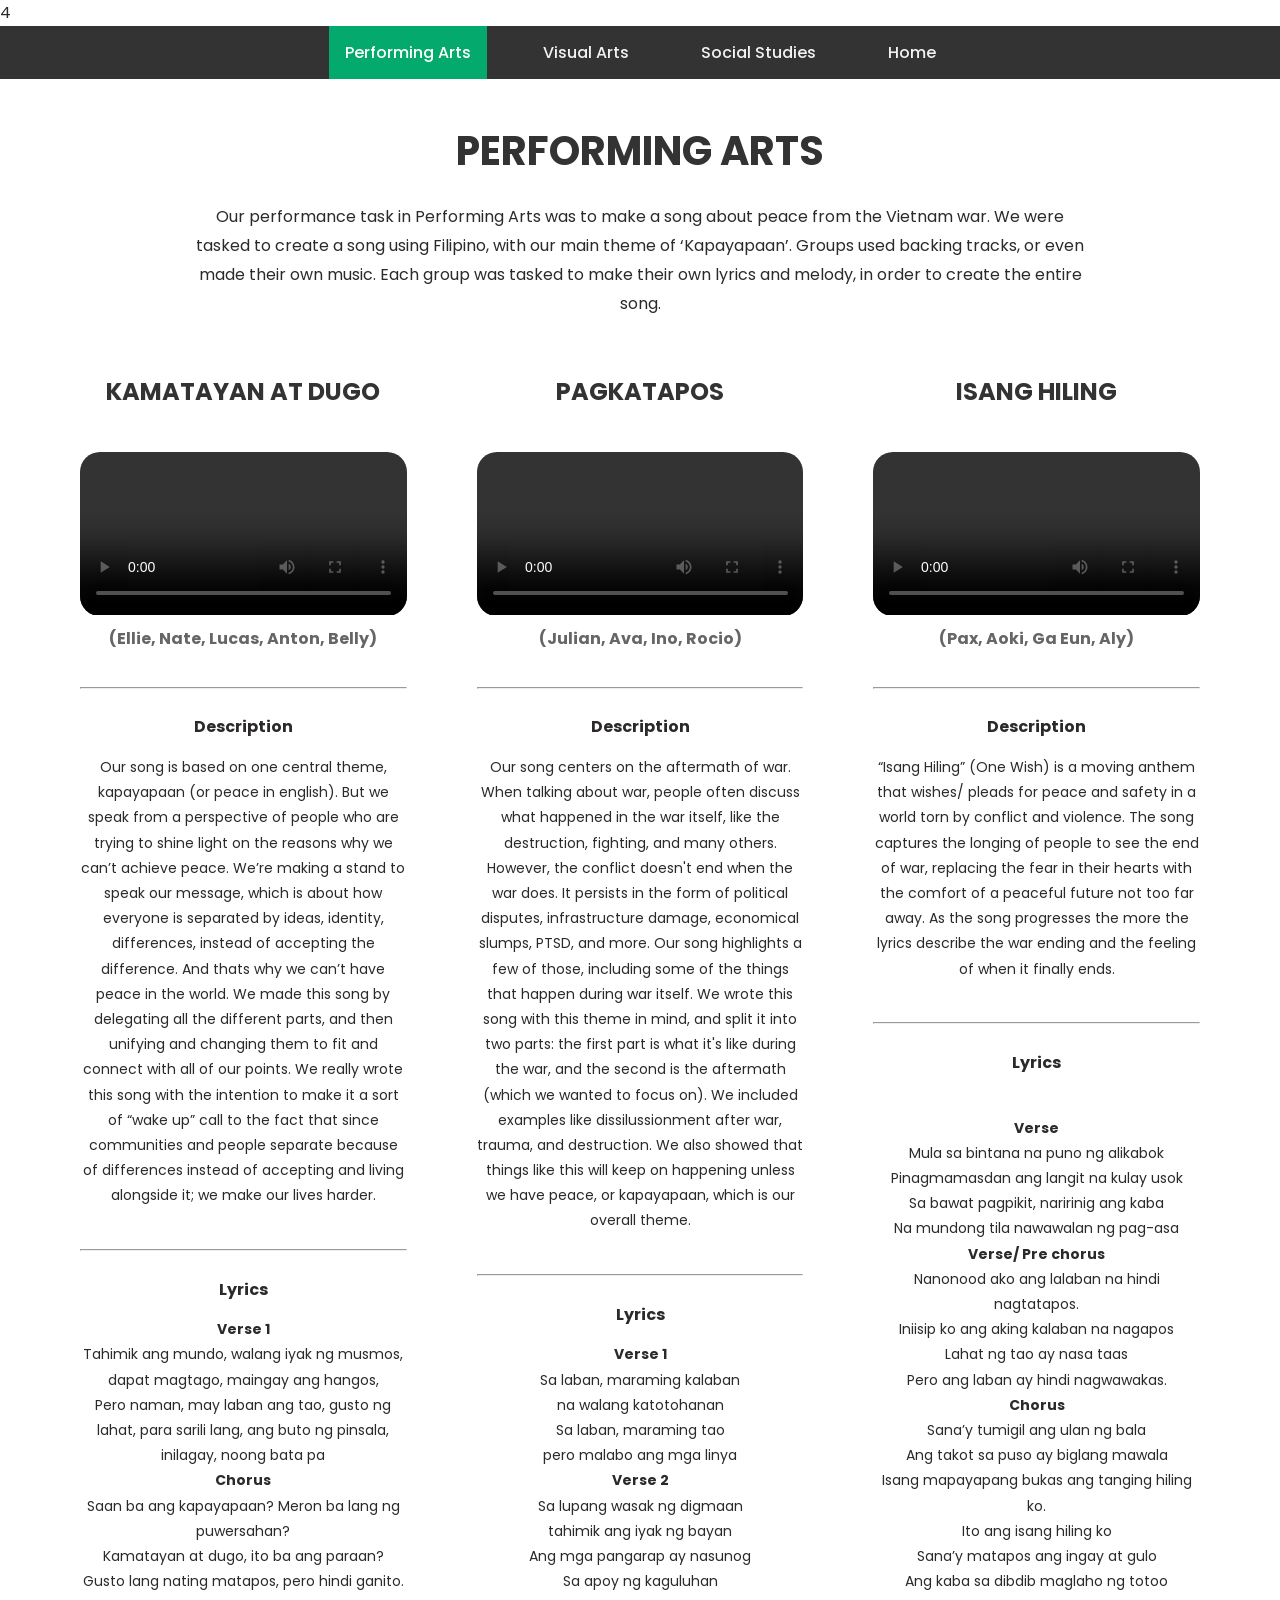
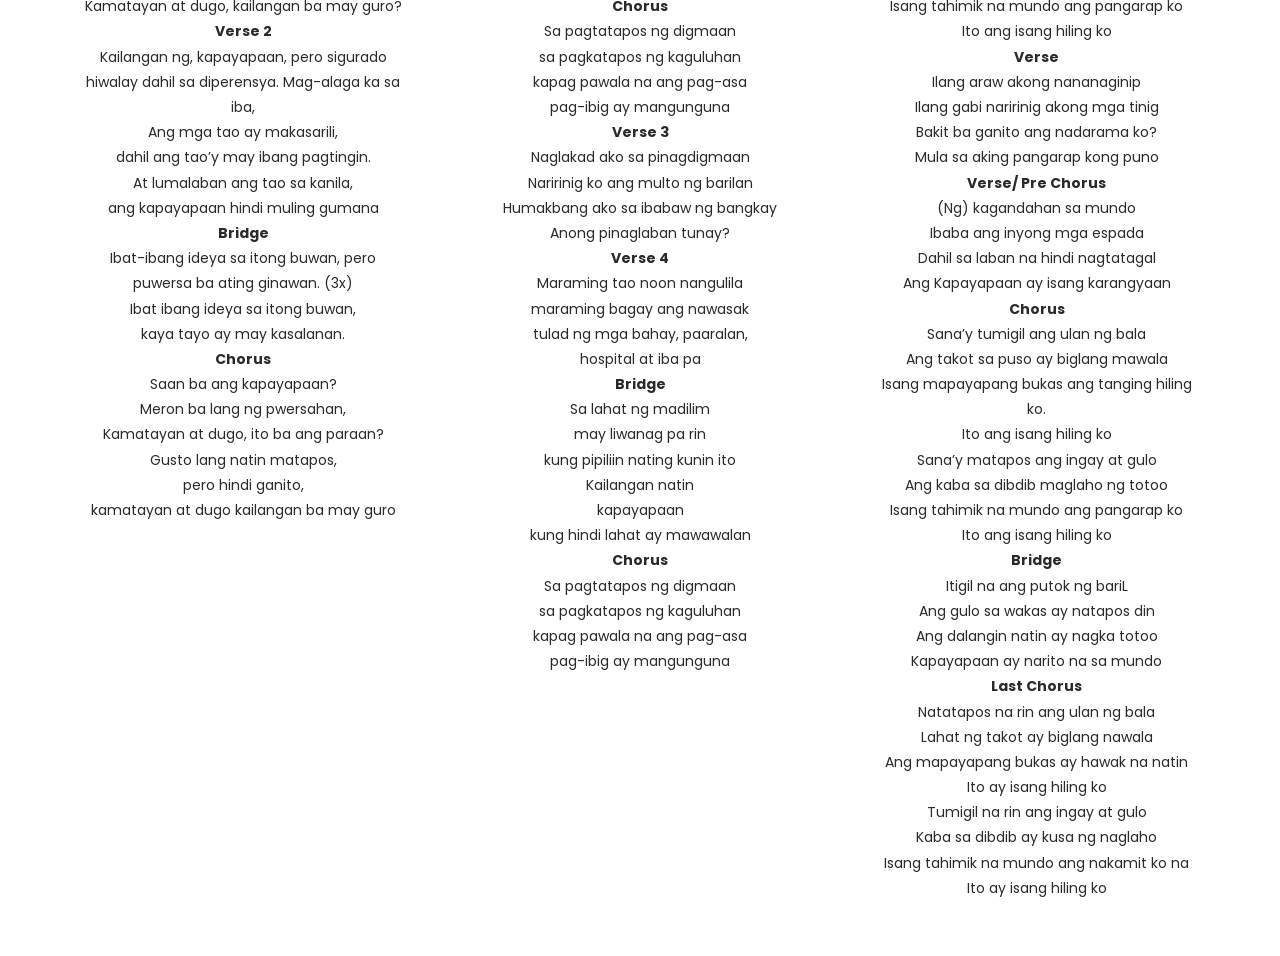
==== commit 7b6aad07: "Update pa.html" ====
--- a/pa.html
+++ b/pa.html
@@ -29,7 +29,7 @@
                 <source src="./pa_videos/nathan-s-group_HKA5mQ0h.mp4" type="video/mp4">
             </video>
             <br>
-            <h2>(Ellie, Nate, Lucas, Anton, Belly)</h2>
+            <h4>(Ellie, Nate, Lucas, Anton, Belly)</h4>
             <br>
             <hr>
             <br>
@@ -40,7 +40,7 @@
             <br>
             <b>Lyrics</b>
             <br>
-            <p> <b>Verse 1</b>
+            <p><b>Verse 1</b>
                 <br>Tahimik ang mundo, walang iyak ng musmos, dapat magtago, maingay ang hangos,
                 <br>Pero naman, may laban ang tao, gusto ng lahat, para sarili lang, ang buto ng pinsala, inilagay, noong bata pa 
                 <br><b>Chorus</b>
@@ -74,7 +74,7 @@
                 <source src="./pa_videos/ino-s-group_X8WPXkof.mp4" type="video/mp4">
             </video>
             <br>
-            <h2>(Julian, Ava, Ino, Rocio)</h2>
+            <h4>(Julian, Ava, Ino, Rocio)</h4>
             <br>
             <hr>
             <br>
@@ -132,7 +132,7 @@
                 <source src="./pa_videos/pax-s-group_Xz5hXz1q.mp4" type="video/mp4">
             </video>
             <br>
-            <h2>(Pax, Aoki, Ga Eun, Aly)</h2>
+            <h4>(Pax, Aoki, Ga Eun, Aly)</h4>
             <br>
             <hr>
             <br>
@@ -143,8 +143,7 @@
             <br>
             <b>Lyrics</b>
             <br>
-            <p>
-                <br><b>Verse</b>
+            <p><br><b>Verse</b>
                 <br>Mula sa bintana na puno ng alikabok
                 <br>Pinagmamasdan ang langit na kulay usok
                 <br>Sa bawat pagpikit, naririnig ang kaba
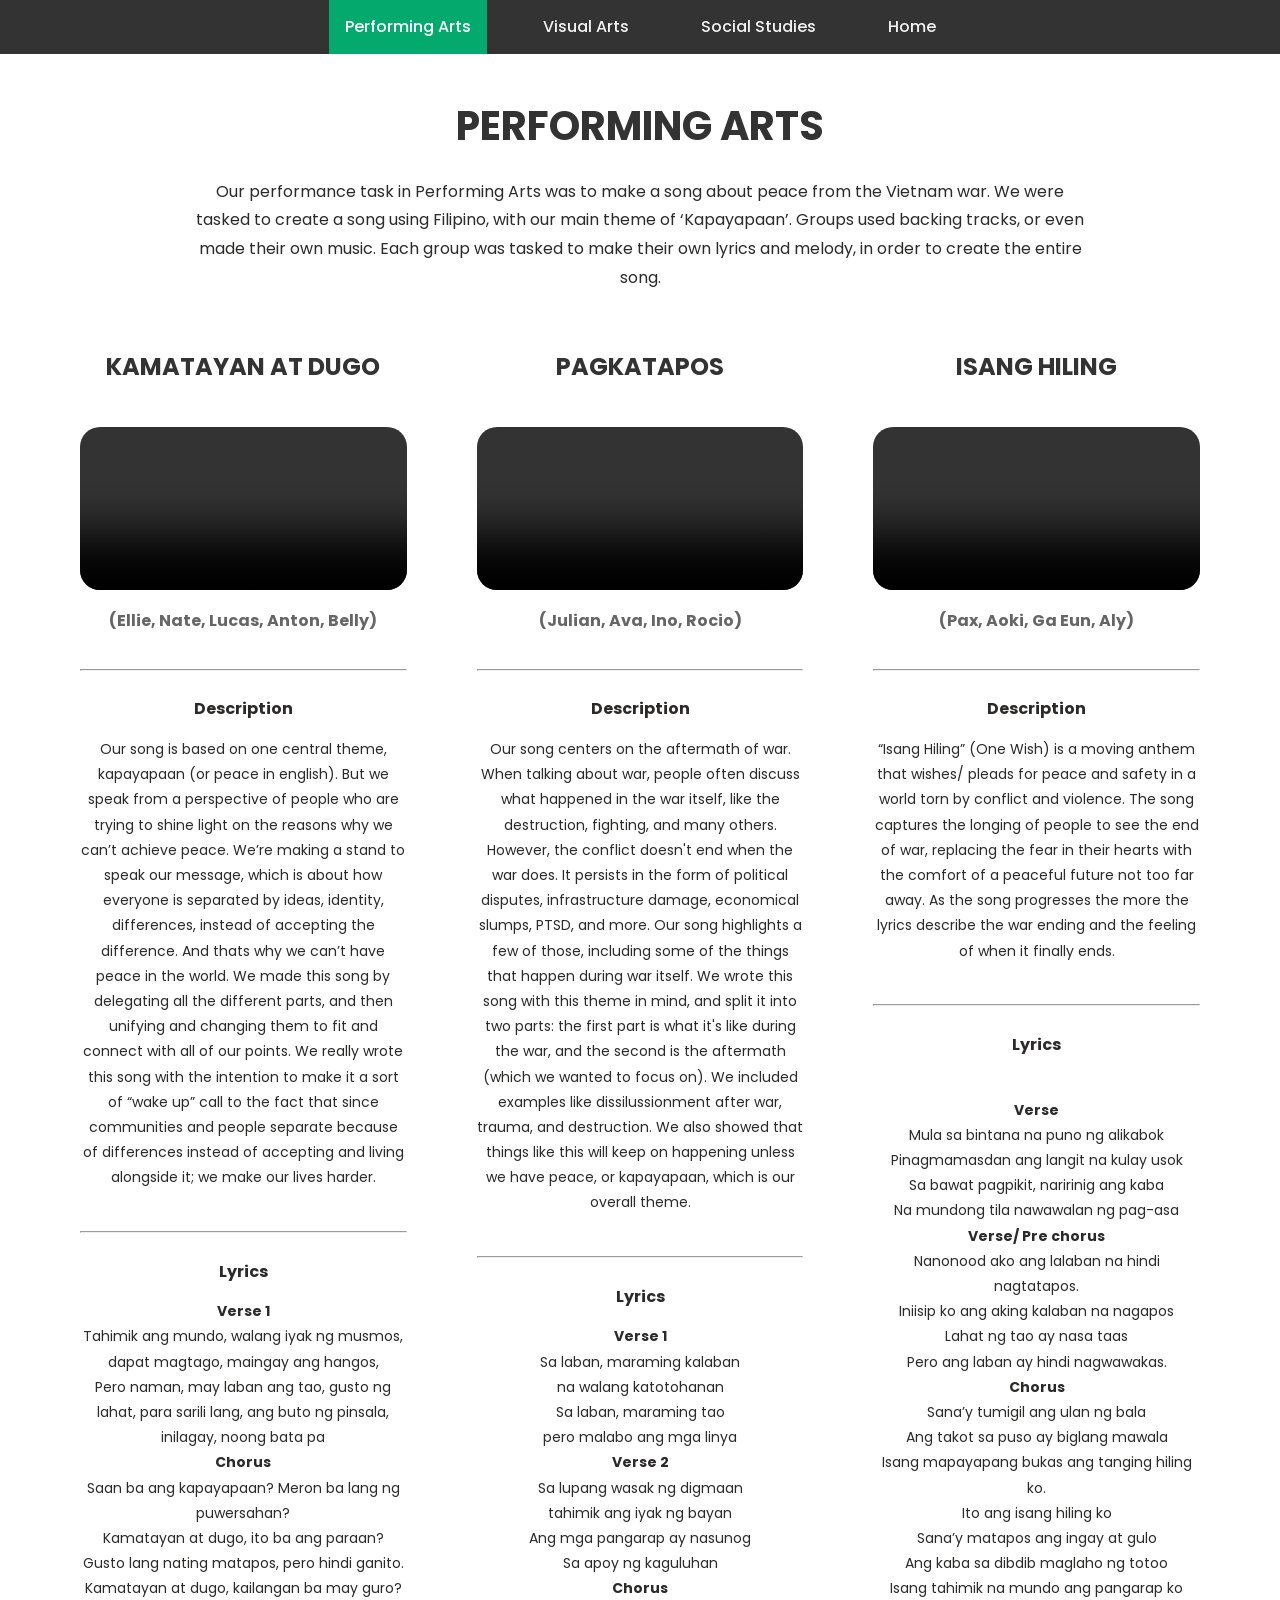
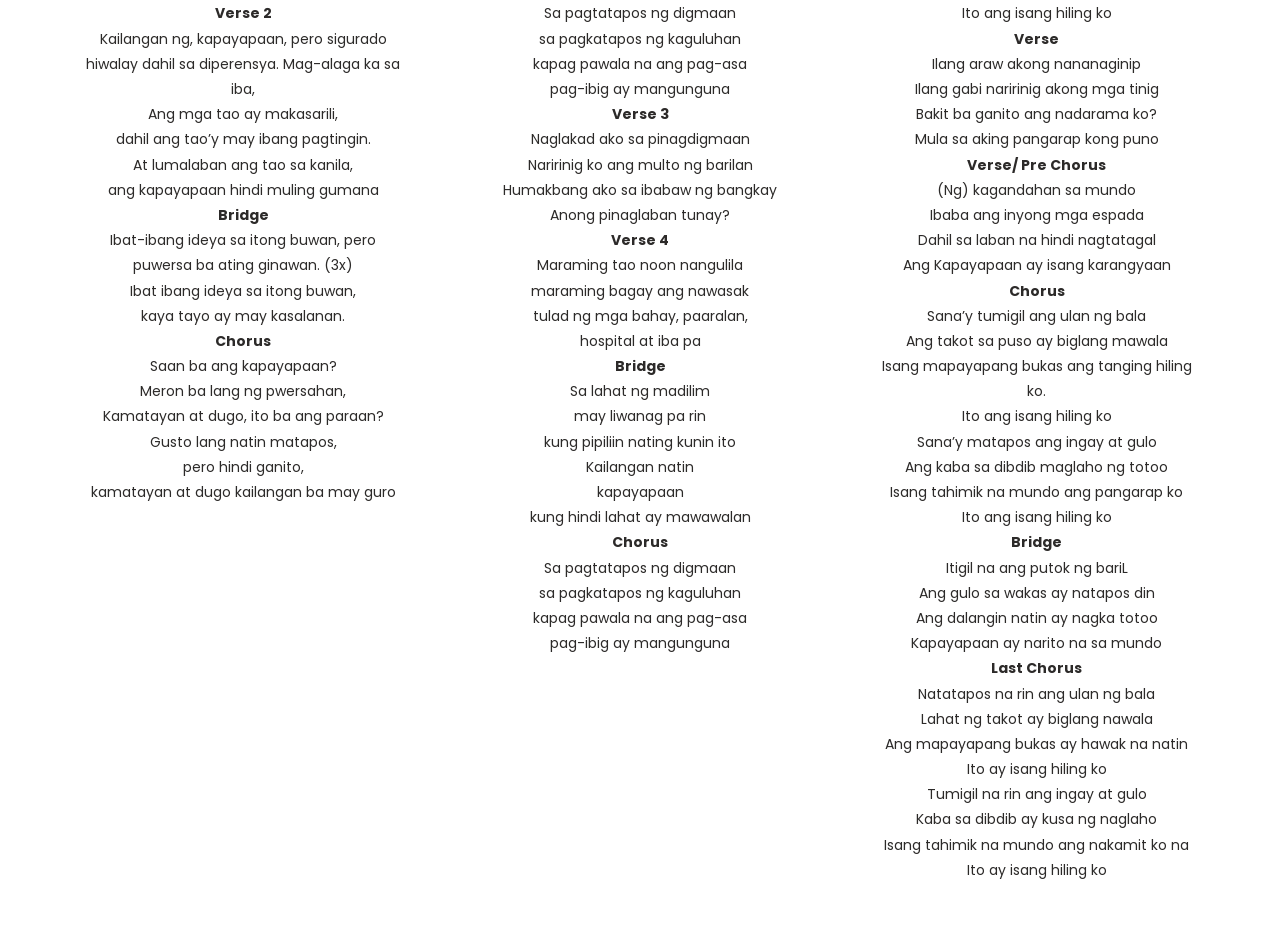
==== commit ac92f75d: "Update pa.html" ====
--- a/pa.html
+++ b/pa.html
@@ -1,4 +1,4 @@
-4<!DOCTYPE html>
+<!DOCTYPE html>
 <html lang="en">
 <head>
     <meta charset="UTF-8">
--- a/CSS.css
+++ b/CSS.css
@@ -15,7 +15,7 @@
 
 .indexdesc {
   align-items: center;
-  padding: 2% 20%;
+  padding: 2% 30%;
   box-sizing: border-box;
   text-align: center;
 }
@@ -60,10 +60,9 @@
   justify-content: center;
   align-items: center;
   text-align: center;
-  color: white;
   font-family: 'Helvetica Neue', sans-serif;
   padding: 0 20px;
-  background-image: linear-gradient(to bottom, rgba(255,255,255,0), rgba(255,255,255, 1) 90%) url("palacebg.jpg") center / cover no-repeat;
+  background: url("palacebg.png") center / cover no-repeat;
 }
 
 .titletest {
